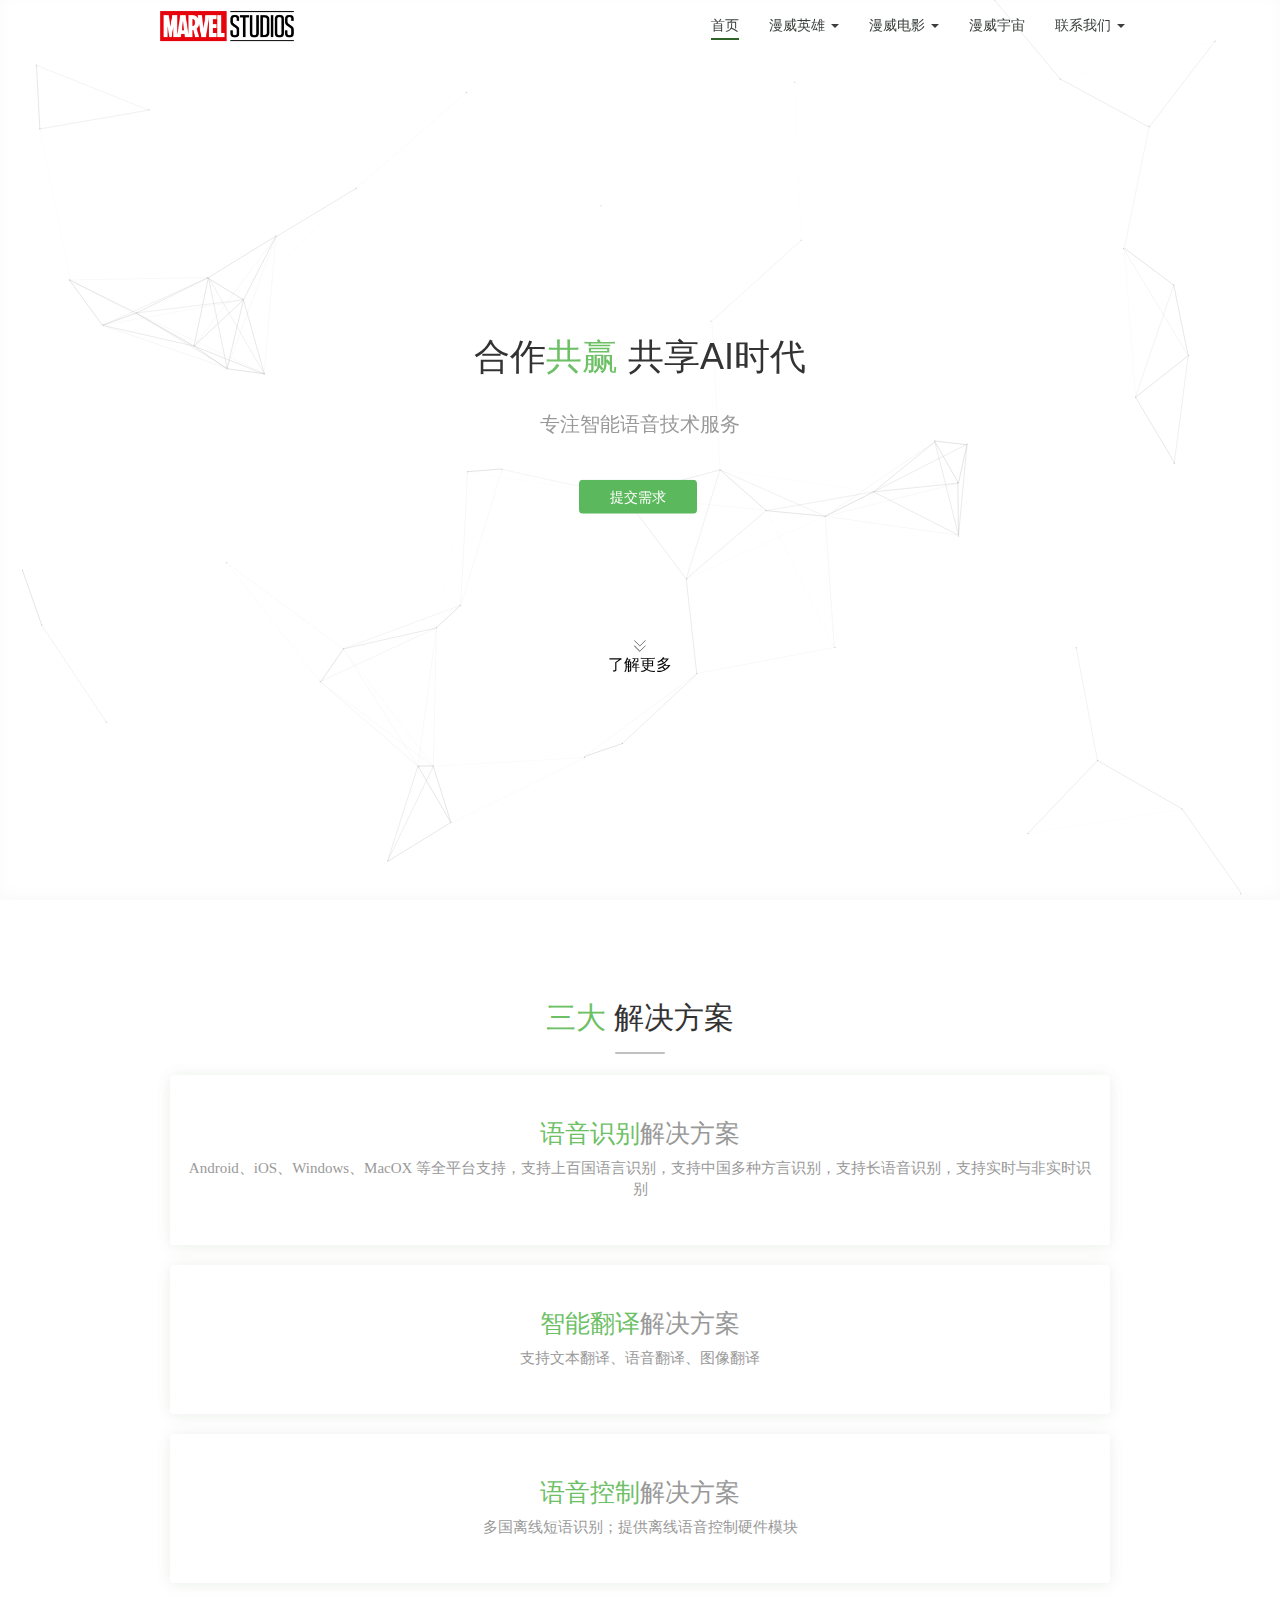
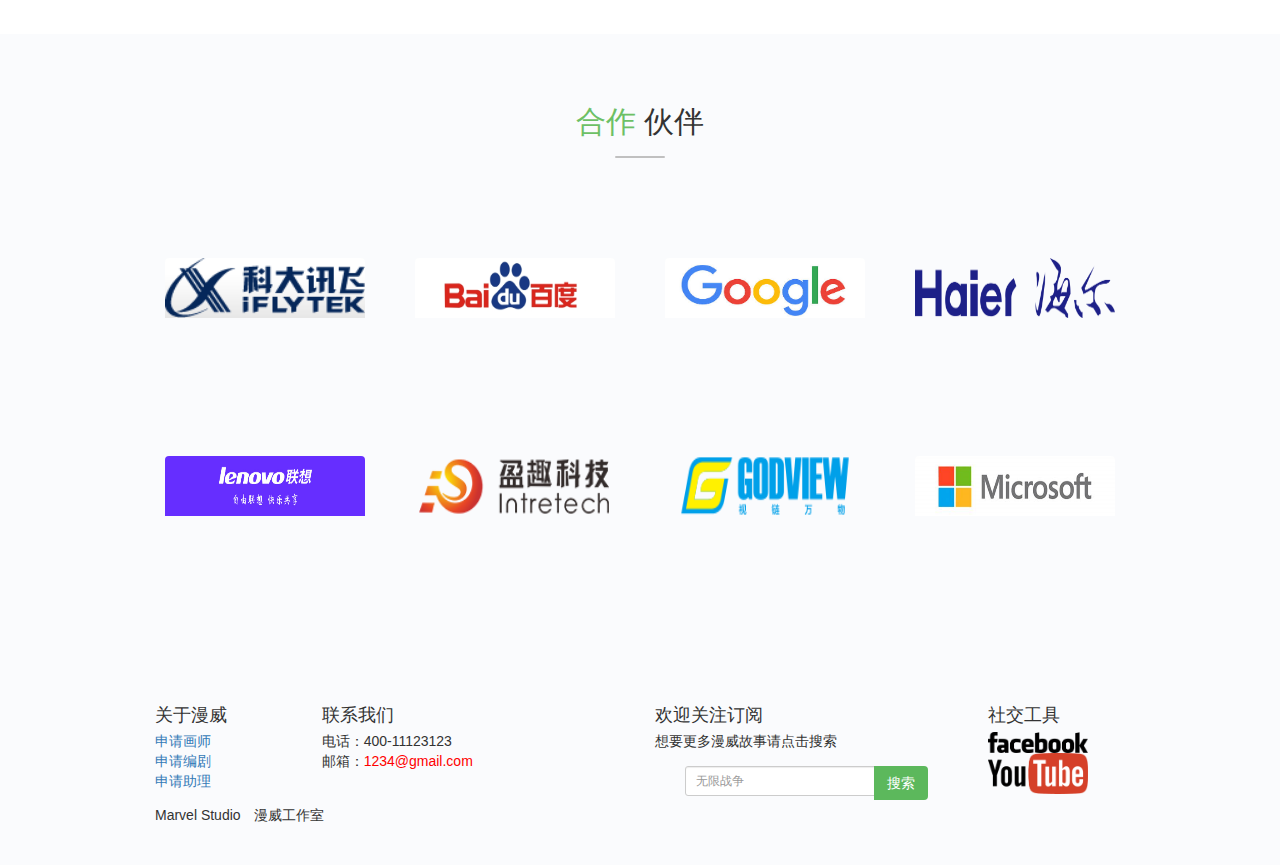
==== 项目三/index.html @ daa42b68 "2018/7/24" ====
<!DOCTYPE html>
<html>
<head>
    <meta charset="utf-8" />
    <meta http-equiv="X-UA-Compatible" content="IE=edge">
    <title>Marvel Studio</title>
    <meta name="viewport" content="width=device-width, initial-scale=1">
    <link rel="shortcut icon" href="img/logo2.png">
    <!--BOOTSTRAP-->
    <link rel="stylesheet" href="css/bootstrap.min.css"/>
    <!--ANIMATE-->
    <link rel="stylesheet" href="css/animate.css" />
    <!--HEADER-->
    <link rel="stylesheet" href="css/header.css"/>
    <!--MARVEL-->
    <link rel="stylesheet" href="css/marvel1.css"/>
    <!--MARVEL-->
    <link rel="stylesheet" href="css/marvel2.css"/>
    <!--FOOTER-->
    <link rel="stylesheet" href="css/footer.css"/>
    <!--IconFont-->
    <link rel="stylesheet" href="css/iconfont.css"/>
    
<body>
    <!--Start header-->
    <header class="header header-fixed header-prequel">
        <nav class="navbar navbar-default">
            <div class="container">
                <div class="navbar-header">
                        <button type="button" class="navbar-toggle collapsed" data-toggle="collapse" data-target="#navbar-collapse" aria-expanded="false">
                                <span class="sr-only">Toggle navigation</span>
                                <span class="icon-bar"></span>
                                <span class="icon-bar"></span>
                                <span class="icon-bar"></span>
                        </button>
                        <a class="navbar-brand navbar-brand-appex" href="index.html">
                            <img class="logo-header-min" src="img/logo1.png" >
                        </a>
                </div>
                <div class="collapse navbar-collapse" id="navbar-collapse">
                        <ul class="nav navbar-nav navbar-right">
                            <li class="active"><a href="index.html"><span></span>首页 <span class="sr-only">(current)</span></a></li>
                            <li class="dropdown" >
                                    <a href="#" class="dropdown-toggle" data-toggle="dropdown">
                                    <span></span>
                                    漫威英雄
                                    <b class="caret"></b>
                                    </a>
                                    <ul class="dropdown-menu">
                                        <li><a href="#"><strong>地球复仇者</strong></a></li>
                                        <li><a href="#">钢铁侠 IRON MAN</a></li>
                                        <li><a href="#">美国队长 CAPTION AMERICAN</a></li>
                                        <li><a href="#">雷神 THOR</a></li>
                                        <li class="divider"></li>
                                        <li><a href="#"><strong>银河护卫队</strong></a></li>
                                        <li><a href="#">星爵 STAR LORD</a></li>
                                        <li><a href="#">卡魔拉 Gamora</a></li>
                                        <li><a href="#">火箭 rocket</a></li>
                
                                    </ul>
                            </li>
                            <li class="dropdown" >
                                    <a href="#" class="dropdown-toggle" data-toggle="dropdown"><span></span>
                                    漫威电影
                                    <b class="caret"></b>
                                    </a>
                                    <ul class="dropdown-menu">
                                        <li><a href="#"><strong>第一计划</strong></a></li>
                                        <li><a href="#">钢铁侠1</a></li>
                                        <li><a href="#">美国队长1</a></li>
                                        <li><a href="#">雷神1</a></li>
                                        <li><a href="#">无敌浩克</a></li>
                                        <li><a href="#">钢铁侠2</a></li>
                                        <li><a href="#">复仇者联盟</a></li>
                                        <li class="divider"></li>
                                        <li><a href="#"><strong>第二计划</strong></a></li>
                                        <li><a href="#">美国队长2</a></li>
                                        <li><a href="#">雷神2</a></li>
                                        <li><a href="#">银河护卫队</a></li>
                                        <li><a href="#">复仇者联盟2</a></li>
                
                                    </ul>
                            </li>
                            <li><a href="#"><span></span>漫威宇宙</a></li>
                            <li class="dropdown">
                                    <a href="#" class="dropdown-toggle" data-toggle="dropdown"><span></span>
                                        联系我们
                                        <b class="caret"></b>
                                    </a>
                                    <ul class="dropdown-menu">
                                        <li><a href="#">联系电话</a></li>
                                        <li><a href="#">微信</a></li>
                                        <li><a href="#">邮箱</a></li>
                                        <li class="divider"></li>
                                        <li><a href="#">更多有趣故事</a></li>
                                        <li class="divider"></li>
                                        <li><a herf="#">QQ群1234567</a></li>
                                    </ul>
                            </li>
                        </ul>
                </div>
            </div>
        </nav>
    </header>
    <!--End header-->
    
    <!--Start SECTION ONE-->
    <section>
      <div class="marvel-section">
            <canvas class="canvas-particle" id="cas"></canvas>
        <div class="container text-center">
            <h1>合作<span class="ml">共赢</span> 
                共享AI时代
            </h1>
            <h3>专注智能语音技术服务
            </h3>
            <div class="btn-two">
                <ul class="list-inline">
                  <li>
                      <!--按钮是绿色的-->
                      <a class="btn btn-longer btn-success" target="_blank">
                          提交需求
                      </a>
                  </li>
                  
                </ul>
            </div>
            <h2>
              <a href="#marvelone" id="marvel1" class="linkNext anchor" style="text-decoration: none">
                    <i class="iconfont icon-jiantou">
                    <br>了解更多</br></i>
              </a>
            </h2>
        </div>
      </div>
    </section>
    <!--End SECTION ONE-->
    <!--Next SECTION-->
    <section id="marvelone">
        <div class="panel panel-base">
          <div class="container">
            <div class="panel-heading">
                <h2><span class="ml">三大</span>
                    <span>解决方案</span></h2>
            </div>    
                    <div class="card w-75">
                            <div class="card-body">
                              <h5 class="card-title"><span class="ml">语音识别</span>解决方案</h5>
                              <p class="card-text">Android、iOS、Windows、MacOX 等全平台支持，支持上百国语言识别，支持中国多种方言识别，支持长语音识别，支持实时与非实时识别</p>
                            </div>
                    </div>
                    <div class="card w-75">
                            <div class="card-body">
                              <h5 class="card-title"><span class="ml">智能翻译</span>解决方案</h5>
                              <p class="card-text">支持文本翻译、语音翻译、图像翻译</p>
                            </div>
                    </div>
                    <div class="card w-75">
                            <div class="card-body">
                              <h5 class="card-title"><span class="ml">语音控制</span>解决方案</h5>
                              <p class="card-text">多国离线短语识别；提供离线语音控制硬件模块</p>
                    </div>
                </div>
          </div>
        </div>
        <div class="panel panel-light">
           <div class="container">
            <div class="panel-heading">
                <h2>
                    <span id="marvelthree1" class="ml">
                    合作
                    </span>伙伴
                </h2>
            </div>
            <div class="panel-body">
                <div class="row">
                    <div class="col-md-3 col-sm-6">
                        <div class="card card-flat card-advantage">
                            <figure class="card-icon-img">
                                <a href="http://www.iflytek.com/" target="_blank">
                                <img src="img/logokeda.png"></a>
                            </figure>
                        </div>
                    </div>
                    <div class="col-md-3 col-sm-6">
                        <div class="card card-flat card-advantage">
                            <figure class="card-icon-img">
                                <a href="http://www.baidu.com/" target="_blank">
                                <img src="img/logobaidu.png"></a>
                            </figure>
                        </div>
                    </div>
                    <div class="col-md-3 col-sm-6">
                        <div class="card card-flat card-advantage">
                            <figure class="card-icon-img">
                                <a href="http://www.google.com" target="_blank">
                                <img src="img/logogoogle.png"></a>
                            </figure>
                             </div>
                    </div>
                    <div class="col-md-3 col-sm-6">
                        <div class="card card-flat card-advantage">
                            <figure class="card-icon-img">
                                <a href="http://http://www.haier.com/cn/" target="_blank">
                                <img src="img/logohaier.png"></a>
                            </figure>
                            </div>
                    </div>
                </div>
                <div class="row">
                    <div class="col-md-3 col-sm-6">
                        <div class="card card-flat card-advantage">
                            <figure class="card-icon-img">
                                <a href="http://http://www.lenovo.com.cn/" target="_blank">
                                <img src="img/logoLenovo.png" ></a>
                            </figure>
                        </div>
                    </div>
                    <div class="col-md-3 col-sm-6">
                        <div class="card card-flat card-advantage">
                            <figure class="card-icon-img">
                                <a href="http://www.intretech.com/" target="_blank">
                                <img src="img/logoyingqu.png"></a>
                            </figure>
                        </div>
                    </div>
                    <div class="col-md-3 col-sm-6">
                        <div class="card card-flat card-advantage">
                            <figure class="card-icon-img">
                                <a herf="http://www.godview.cc/introduction.html" target="_blank">
                                <img src="img/logogodview.png"></a>
                            </figure>
                             </div>
                    </div>
                    <div class="col-md-3 col-sm-6">
                        <div class="card card-flat card-advantage">
                            <figure class="card-icon-img">
                                <a href="https://www.microsoft.com/zh-cn" target="_blank">
                                <img src="img/logomiro.png"></a>
                            </figure>
                            </div>
                    </div>
                </div>
            </div>
           </div>
        </div>
        <!--
        <div class="panel panel-base">
            <div class="container">
                    <div class="panel-heading">
                            <h2>
                                <span id="marvelthree1" class="marvelthree">
                                 MARVEL 
                                </span>
                                <span class="marvelthree1">STUDIO
                                漫威时间轴</span>
                            </h2>
                        </div>
                <div class="timeline">
                    <aside class="time-card">
                        <time class="pubdate">
                            <br>
                            1939年-1961年
                        </time>
                        <div class="bubble">
                            <h5 class="h52">漫威建立</h5>
                            <p class="p21">Marvel公司的历史可以追溯到1939年。当时公司名为时代漫画（Timely Comics）。1951年更名为亚特拉斯漫画（Atlas Comics），而在1961年正式更名为Marvel Comics，并确定了正式的标记</p>
                        </div>
                    </aside>
                    <aside class="time-card">
                            <time class="pubdate">
                                <br>
                                1941年-至今
                            </time>
                            <div class="bubble">
                                <h5 class="h52">漫威灵魂人物——斯坦·李</h5>
                                <p class="p21">同样在1941年，古德曼妻子的表弟，16岁的斯坦利·莱伯（Stanley Lieber）加入了漫威。但同他的本名相比，他的笔名更加知名——斯坦·李（Stan Lee）。作为编辑和主要作者，他不仅创造了80%的漫威知名角色，也伴随漫威公司历经了六十多年的沧桑。可以说，是斯坦·李真正创造了漫威的奇迹，他也因此被称为美国漫画界的龙头老大。</p>
                            </div>
                    </aside>
                    <aside class="time-card">
                        <time class="pubdate">
                            <br>
                            1964年-至今
                        </time>
                        <div class="bubble">
                            <h5 class="h52">复仇者联盟诞生</h5>
                            <p class="p21">1964年，斯坦·李和杰克·科比树立起了漫威历史上的又一个里程碑——他们创造了漫威的全明星阵容：复仇者联盟。到1985年，它的人数变得极其庞大，就算除去非活跃成员，也难以容纳在一本书的篇幅里。因此鹰眼在洛杉矶另建了分部——“西海岸复仇者”，这一分部一直持续到1994年。纽约总部则2018年仍在继续运行中。</p>
                        </div>
                    </aside>
                    <aside class="time-card">
                        <time class="pubdate">
                            <br>
                            2008年-2022年</br>
                        </time>
                        <div class="bubble">
                            <h5 class="h52">电影宇宙的开始</h5>
                            <p class="p21">随着21世纪的到来，依靠飞速发展的计算机技术，在电影中真实的表现超级英雄终于成为可能——漫画改编的时机总算成熟了。不想再为他人做嫁衣的漫威开始了自制超级英雄大片的道路，雄心勃勃的推出了漫威电影宇宙计划：2008年起，依次将钢铁侠、绿巨人浩克、雷神托尔、美国队长等超级英雄搬上大荧幕，随后通过《复仇者联盟》将他们集结起来</p>
                        </div>
                    </aside>
                </div>
            </div>
        </div>
    </section>-->
    <!--End Next SECTION-->
    <section>
        
    </section>
    <!--Start FOOTER-->
    <footer class="footer" id="footer">
        <div class="container">
            <div class="row">
            <div class="col-md-2">
                <div class="widget">
                    <h4>关于漫威</h4>
                    <ul class="list-unstyled">
                        <li><a href="#">申请画师</a></li>
                        <li><a href="#">申请编剧</a></li>
                        <li><a href="#">申请助理</a></li>
                    </ul>
                </div>
            </div>
            <div class="col-md-4">
                <div class="widget">
                    <h4>联系我们</h4>
                    <ul class="list-unstyled">
                        <li>电话：400-11123123</li>
                        <li>邮箱：<span class="marvelthree2">1234@gmail.com</span></li>
                    </ul>
                </div>
            </div>
            <div class="col-md-4">
                <div class="widget">
                    <h4>欢迎关注订阅</h4>
                    <ul class="list-unstyled">
                        <li>想要更多漫威故事请点击搜索</li>
                        <li>
                          <div class="input-group form-group-rss">
                              <input id="sendemail" name="sendemail" type="email" class="form-control input-sm" placeholder="无限战争">
                                <span class="input-group-btn">
                                    <button type="submit" class="btn btn-sm btn-success">
                                        搜索
                                    </button>
                                </span>
                          </div> 
                        </li>
                    </ul>
                </div>
            </div>
            <div class="col-md-2">
                <div class="widget">
                    <h4>社交工具</h4>
                    <ul class="list-unstyled">
                        <li><img src="img/facebook.png" style="width:100px"></li>
                        <li><img src="img/Youtube.png" style="width:100px"></li>
                    </ul>
                </div>
            </div>
            </div>
            <div class="row">
                <div class="col-md-6">
                    <ul class="list-inline">
                        <li>Marvel Studio</li>
                        <li>漫威工作室</li>
                    </ul>
                </div>
            </div>
        </div>
    </footer>
    <!--END FOOTER-->
    <!--JQUERY-->
    <!--注意导入的顺序-->
    <script type="text/javascript" src="script/jquery-1.11.3.min.js"></script>
    <script type="text/javascript" src="script/jquery.validate.min.js"></script>
    <!--BOOTSTRAP-->
    <script type="text/javascript" src="script/bootstrap.min.js"></script>
    <script src="script/rellax.min.js"></script>
    <script type="text/javascript" src="script/marvel.js"></script>
    <script type="text/javascript" src="script/canvas.js"></script>
</body>
</html>
---- 项目三/css/header.css ----
.header.header-specter {
    background-color: white;
    box-shadow: 0 1px 5px rgba(0, 0, 0, 0.075);
    height: 60px;
}
.header.header-fixed{
    position: fixed;
    top:0;
    right:0;
    left:0;
}
.header{
    position: relative;
    z-index: 9;
    transition: all 0.5s ease-in-out 0s;
}
.header.header-specter .navbar {
    margin-top: 0;
}
.navbar.navbar-default{
    background-color:transparent;
}
.navbar.navbar-default .navbar-nav > li.active > a {
    background-color: transparent !important; }
.navbar{
    margin-bottom: inherit;
    border-radius: inherit;
    border: none;
    -webkit-transition: all 0.5s ease-in-out 0s;
    -moz-transition: all 0.5s ease-in-out 0s;
    -o-transition: all 0.5s ease-in-out 0s;
    transition: all 0.5s ease-in-out 0s;
}
.header .navbar .navbar-collapse {
    background-color: white;
    text-align: center;
}
.navbar-default.navbar-collapse, .navbar-default.navbar-form {
    border-color: #e7e7e7;
}
.navbar.navbar-default .navbar-nav > li.active > a {
    background-color: transparent !important;
}
.container-fluid>.navbar-collapse, .container-fluid>.navbar-header, .container>.navbar-collapse, .container>.navbar-header {
    margin-right: -15px;
    margin-left: -15px;
}
.navbar-collapse {
    padding-right: 15px;
    padding-left: 15px;
    overflow-x: visible;
    -webkit-overflow-scrolling: touch;
    -webkit-box-shadow: inset 0 1px 0 rgba(255,255,255,.1);
    box-shadow: inset 0 1px 0 rgba(255,255,255,.1);
}
.collapse {
    display: none;
}
.container>.navbar-header {
    margin-right: -15px;
    margin-left: -15px;
}

.container{
    padding-left:15px;
    padding-right: 15px;
    margin-right: auto;
    margin-left: auto;
}
.navbar-brand>img {
    display: block;
}
.header.header-specter .navbar-brand{
    padding:11px 15px;
    margin-top:0;
}
.navbar-brand>img {
    float: left;
    height: 40px;
    font-size: 18px;
    line-height: 20px;
}
/*
.nav a span{
    margin:auto;
	display:inline-block;
	position:absolute;
	bottom:5px;
	left:0;
	right:0;
	width:0px;
	height:2px;
	background:#ff0000;
	transition:.5s;
    border-radius:50px;
    overflow: hidden;
}
.nav a:hover span{
    width:100%;
	left:0;
}*/
.navbar {
    margin-bottom: inherit;
    border-radius: inherit;
    border: none;
    -webkit-transition: all 0.5s ease-in-out 0s;
    -moz-transition: all 0.5s ease-in-out 0s;
    -o-transition: all 0.5s ease-in-out 0s;
    transition: all 0.5s ease-in-out 0s; }
    .navbar.navbar-default {
      background-color: transparent; }
      .navbar.navbar-default .navbar-nav > li {
        padding: 7px 15px; }
        @media (min-width: 768px) {
          .navbar.navbar-default .navbar-nav > li:last-child {
            padding-right: inherit; } }
        .navbar.navbar-default .navbar-nav > li > a {
          position: relative;
          padding: 7px 0;
          color: #3a3f3b !important; }
          .navbar.navbar-default .navbar-nav > li > a::before {
            content: "";
            position: absolute;
            bottom: 2px;
            left: 0;
            height: 1px;
            width: 100%;
            background-color: #2e6329;
            transform: scale(0); }
          .navbar.navbar-default .navbar-nav > li > a:hover::before {
            transform: scale(1);
            transition: all 0.5s ease-in-out 0s; }
        .navbar.navbar-default .navbar-nav > li.active > a {
          background-color: transparent !important; }
          .navbar.navbar-default .navbar-nav > li.active > a::before {
            height: 2px;
            transform: scale(1); }
.navbar-brand-appex{
    padding: 7px 15px;
}        
img {
    vertical-align: middle;
}
img {
    border: 0;
}
#img1.logo-marvel{
    padding-bottom:5px; 
    padding-top: -5px;
}
.header {
    position: relative;
    z-index: 9;
    transition: all 0.5s ease-in-out 0s; }
    .header .navbar .navbar-collapse {
      background-color: white;
      text-align: center; }
    @media (min-width: 768px) {
        .header .navbar .navbar-collapse {
         /* 这一行代码很重要！*/
          background-color: inherit;
          text-align: inherit; }
         }
    .header.header-fixed {
      position: fixed;
      top: 0;
      right: 0;
      left: 0; }
    .header.header-translucent {
      background-color: rgba(255, 255, 255, 0.5); }
    .header.header-specter .navbar {
      margin-top: 0; }
/*当界面缩小的时候会看到相应的效果*/
.navbar-default .navbar-toggle {
        border-color: #ddd;
    }
.navbar-toggle {
        position: relative;
        float: right;
        padding: 9px 10px;
        margin-top: 8px;
        margin-right: 15px;
        margin-bottom: 8px;
        background-color: transparent;
        background-image: none;
        border: 1px solid transparent;
        border-radius: 4px;
    }    
@media (min-width: 768px)
{
    .navbar {
        border-radius: 4px;
    }
    .navbar.navbar-default{
        position: relative;
        min-height: 50px;
        margin-bottom: 20px;
        border: 1px solid transparent;
        background-color:transparent;
    }
    .navbar-toggle {
        display: none;
    }
}
@media (min-width: 768px) {
    .navbar-brand-appex {
      margin-top: -2px;
     } }
---- 项目三/css/marvel1.css ----
.marvel-section{
    position: relative;
    height: 100vh;
    min-height: 100vh;
    overflow: hidden;
    background-color:white;
    box-shadow: inset 0 -5px 15px rgba(0, 0, 0, 0.025);
    padding-top: 30px;
    padding-bottom: 30px;
    margin-bottom: 30px;
    color: inherit;
}
.marvel-section .container{
    position: absolute;
      z-index: 1;
      width: 100%;
      top: 50%;
      transform: translateY(-50%);
}
.text-center{
    text-align: center;
}
.marvel-section .canvas-particle {
    position: absolute;
    top: 0;
    right: 0;
    bottom: 0;
    left: 0;
    z-index: 0;
    opacity: .3;
    display: none;
}
canvas{
    display: inline-block;
    vertical-align: baseline; 
}
.marvel-section h1{
    margin-top: 50px;
    font-size: 26px;
    margin-bottom:36px;
    padding-top:20px;
}
.ml{
  color:#6dc065;
}
.marvel-section h3{
    font-size:17px;
    color: #999999;
}
.btn {
    position: relative;
    z-index: 1;
    overflow: hidden;
    text-shadow: none;
}
.btn {
    display: inline-block;
    padding: 6px 12px;
    margin-bottom: 0;
    font-size: 14px;
    font-weight: 400;
    line-height: 1.42857143;
    text-align: center;
    white-space: nowrap;
    vertical-align: middle;
    -ms-touch-action: manipulation;
    touch-action: manipulation;
    cursor: pointer;
    -webkit-user-select: none;
    -moz-user-select: none;
    -ms-user-select: none;
    user-select: none;
    background-image: none;
    border: 1px solid transparent;
    border-radius: 4px;
}
.btn-two{
    margin-top:50px;
}
.btn-two > .list-inline {
    margin-bottom: inherit;
}
.card{
    margin-top:10px;
    margin-bottom: 10px; 
    padding-top:10px;
    padding-bottom: 10px;
}
.card .card-body>h5{
    text-align: center;
    font-size: 20px;
    font-family: Cambria, Cochin, Georgia, Times, 'Times New Roman', serif;
}
.card .card-body>p{
    text-align: center;
    font-size: 10px;
    font-family: Cambria, Cochin, Georgia, Times, 'Times New Roman', serif;
}
.list-inline {
    padding-left: 0;
    margin-left: -5px;
    list-style: none;
}

.list-inline>li {
    display: inline-block;
    padding-right: 5px;
    padding-left: 5px;
}
.btn-primary {
    background-color: #6dc065;
    border-color: #6dc065;
    color: white;
}
.btn-primary::after {
    background-color: #5cb953;
}
.btn-longer {
    padding-right: 20px;
    padding-left: 20px;
}
.btn::after {
    content: "";
    position: absolute;
    top: 0;
    bottom: 0;
    width: 0;
    z-index: -1;
    left: -50%;
    opacity: 0;
    transform: skew(45deg) scale(1.1);
    -webkit-transition: all 0.5s ease-in-out 0s;
    -moz-transition: all 0.5s ease-in-out 0s;
    -o-transition: all 0.5s ease-in-out 0s;
    transition: all 0.5s ease-in-out 0s;
}
.marvel-section h2{
    margin-top:120px;
}
.logo-marvel2{
    position: absolute;
    transform: translateX(-50%);
    bottom: 50px;
    left: 50%;
    display:none;
}
.linkNext
{
    position: absolute;
    z-index: 2;
    bottom: -40px;
    text-align: center;
    left: 50%;
    transform: translateX(-50%);
    display: none;
    font-size:16px;
    color:#000000;
}
.marvel1{
    display: inline-block;
}
/*@media*/
@media(min-width:768px){
    .card{
        margin-top:20px;
        margin-bottom: 20px; 
        padding-top:20px;
        padding-bottom: 20px;
    }
    .card .card-body>h5{
        font-size: 25px;
        font-family: Cambria, Cochin, Georgia, Times, 'Times New Roman', serif;
    }
    .card .card-body>p{
        font-size: 15px;
        font-family: Cambria, Cochin, Georgia, Times, 'Times New Roman', serif;
    }
    .marvel-section h1{
        font-size:36px;
    }
    .marvel-section h3{
        font-size:20px;
    }
    .btn-longer {
        padding-right: 30px;
        padding-left: 30px;
    }
    .linkNext{
        font-size:15px;
        display: inline-block;
    }
   .container {
        width: 750px;
    }
    .logo-marvel2{
        display:inline-block;
    }
    .marvel-section .canvas-particle {
        display: block;
    }
}
---- 项目三/css/marvel2.css ----
.panel-base
{
    background-color:white;
}
.panel{
    padding:30px 0;
    margin-bottom:inherit;
    border-radius: inherit;
    box-shadow: none;
}
.panel .panel-heading{
    border-radius: inherit;
    box-shadow: none;
    position: relative;
    margin-bottom: 20px;
    text-align: center;
}
.panel-heading{
    padding: 10px 15px;
    margin-top:10px;
    border-bottom: 1px solid transparent;
    border-top-left-radius: 3px;
    border-top-right-radius: 3px;
    font-family: 'Franklin Gothic Medium', 'Arial Narrow', Arial, sans-serif;
}
.panel .panel-heading::after {
    content: "";
    position:absolute;
    bottom: 0;
    width: 50px;
    height: 2px;
    border-radius: 2px;
    background-color: #c0c0c0;
    left: 50%;
    transform: translateX(-50%);
}
.panel .panel-body {
    position: relative;
    padding: 15px 0;
   }
.panel-body {
    padding: 15px;
    border: 1px;
}
.panel-light {
    background-color: #fafbfd;
}
.marvelthree{
    color:red;
    font-size:15px;
}
.marvelthree1{
    color:black;
    font-size:15px;
}
.part1{
    color:#999999;
    font-size:12px;
    margin:26px auto;
}
.row {
    margin-right: -30px;
    margin-left: -30px;
}
.col-lg-1, .col-lg-10, .col-lg-11, .col-lg-12, .col-lg-2, .col-lg-3, .col-lg-4, .col-lg-5, .col-lg-6, .col-lg-7, .col-lg-8, .col-lg-9, .col-md-1, .col-md-10, .col-md-11, .col-md-12, .col-md-2, .col-md-3, .col-md-4, .col-md-5, .col-md-6, .col-md-7, .col-md-8, .col-md-9, .col-sm-1, .col-sm-10, .col-sm-11, .col-sm-12, .col-sm-2, .col-sm-3, .col-sm-4, .col-sm-5, .col-sm-6, .col-sm-7, .col-sm-8, .col-sm-9, .col-xs-1, .col-xs-10, .col-xs-11, .col-xs-12, .col-xs-2, .col-xs-3, .col-xs-4, .col-xs-5, .col-xs-6, .col-xs-7, .col-xs-8, .col-xs-9 {
    position: relative;
    min-height: 1px;
    padding-right: 15px;
    padding-left: 15px;
}
.card.card-flat {
    box-shadow: none;
}
.card-advantage, .card-partner, .card-element, .card-branch, .card-scenario {
    text-align: center;
}
.card {
    position: relative;
    border-radius: 4px;
    box-shadow: 0 1px 15px 0 rgba(46, 99, 41, 0.1);
    text-align: left;
}
.card-icon-img{
    text-align: center;
}
.card-advantage > .card-icon-img {
    padding-top: 10px;
    padding-bottom: 20px;
    margin-left:-15px;
    margin-right:-15px;
}
.card-advantage > .card-icon-img > a > img {
    max-width: 200px;
    height: 60px;
}

.card > figure img, .card > img {
    width: 100%;
    border-top-right-radius: 4px;
    border-top-left-radius: 4px;
    -webkit-transition: all 0.5s ease-in-out 0s;
    -moz-transition: all 0.5s ease-in-out 0s;
    -o-transition: all 0.5s ease-in-out 0s;
    transition: all 0.5s ease-in-out 0s;
}
.card > figure {
    position: relative;
    overflow: hidden;
    border-top-right-radius: 4px;
    border-top-left-radius: 4px;
}
.card > .card-body {
    position: relative;
    padding: 15px;
    color: #999999;
}
.card > .card-body > h4 {
    margin-bottom: 15px;
    color: #3a3f3b;
}
.card-body h4{
    text-align: center;
}
.h4, h4 {
    font-size: 18px;
}
.h4, .h5, .h6, h4, h5, h6 {
    margin-top: 10px;
    margin-bottom: 10px;
}
.h1, .h2, .h3, .h4, .h5, .h6, h1, h2, h3, h4, h5, h6 {
    font-family: inherit;
    font-weight: 500;
    line-height: 1.1;
    color: inherit;
}
.part2{
    text-align: center;
}
figure {
    margin: 0;
}
figure {
    margin: 1em 40px;
}
figure {
    display: block;
    -webkit-margin-before: 1em;
    -webkit-margin-after: 1em;
    -webkit-margin-start: 40px;
    -webkit-margin-end: 40px;
}
img{
    vertical-align: middle;
}
img{
    border:0;
}
.img-responsive{
    display: block;
    max-width: 100%;
    height: auto;
}
.timeline {
    position: relative;
    padding: 30px 0;
    margin-bottom: 15px;
}
.timeline > .time-card:nth-child(odd) {
    padding-right: 15px;
}
.timeline > .time-card {
    position: relative;
    padding: 0 0 0 15px;
    margin-bottom: 15px;
}
.timeline > .time-card > .bubble {
    position: relative;
    padding: 7px;
}
.timeline::before {
    content: "";
    position: absolute;
    z-index: 0;
    top: 0;
    bottom: 0;
    width: 1px;
    background-color: #ededed;
}
.h52{
    color:#000000;
}
.timeline > .time-card:nth-child(odd)::before {
    background-color: #dd8a8a;
    box-shadow: 0 0 0 5px rgba(221, 164, 138, 0.25);
}
.timeline > .time-card:nth-child(even)::before {
    background-color: #1a93da;
    box-shadow: 0 0 0 5px rgba(169, 193, 194, 0.25);
}

.timeline > .time-card::before {
    content: "";
    position: absolute;
    left: -5px;
    top: 5px;
    display: inline-block;
    width: 10px;
    height: 10px;
    border-radius: 50%;
    transition: all 0.5s ease-in-out 0s;
}
.p21{
    color:#777;
}
@media (min-width: 992px)
{
    .container {
        width: 970px;
    }
    .col-md-3 {
        width: 25%;
    }
    .col-md-1, .col-md-10, .col-md-11, .col-md-12, .col-md-2, .col-md-3, .col-md-4, .col-md-5, .col-md-6, .col-md-7, .col-md-8, .col-md-9 {
        float: left;
    }
}
@media(min-width:768px){
    .part1{
        font-size:18px;
    }
    .marvelthree{
        font-size:28px;
    }
    .marvelthree1{
        font-size:28px;
    }
    .timeline {
        position: relative;
        padding: 30px 0;
        margin-bottom: 15px;
    }
    .timeline > .time-card {
        position: relative;
        padding: 0 15px;
        margin-bottom: 15px;
    }
    .timeline > .time-card::before {
        content: "";
        position: absolute;
        left: auto;
        top: 15px;
        display: inline-block;
        width: 10px;
        height: 10px;
        border-radius: 50%;
        transition: all 0.5s ease-in-out 0s;
    }
    .timeline > .time-card:nth-child(odd) {
        margin-right: 50%;
        padding-right: 15px;
        text-align: right;
    }
    .timeline > .time-card:nth-child(odd) > .pubdate {
        right: -45px;
        text-align: left;
        transform: translateX(72px);
    }
    .timeline > .time-card:nth-child(odd)::before {
        right: 0;
        margin-right: -5px;
        background-color: #dd8a8a;
        box-shadow: 0 0 0 5px rgba(221, 164, 138, 0.25);
    }
    .timeline > .time-card:nth-child(even) {
        margin-left: 50%;
        padding-left: 15px;
    }
    .timeline > .time-card:nth-child(even) > .pubdate {
        left: -45px;
        text-align: right;
        transform: translateX(-72px);
    }
    .timeline > .time-card:nth-child(even)::before {
        left: 0;
        margin-left: -5px;
        background-color: #1a93da;
        box-shadow: 0 0 0 5px rgba(169, 193, 194, 0.25);
    }
    .timeline > .time-card > .pubdate {
        position: absolute;
        top: 7px;
        width: 100px;
        line-height: 1;
        font-size: 1.2em;
        color: #999999;
    }
    .timeline > .time-card > .pubdate {
        line-height: 1;
        font-size: 1em;
        color: #999999;
    }
    .timeline > .time-card > .bubble {
        position: relative;
        padding: 7px;
    }
    .timeline::before {
        content: "";
        position: absolute;
        z-index: 0;
        top: 0;
        bottom: 0;
        width: 1px;
        background-color: #ededed;
        left: 50%;
        transform: translateX(-50%);
    }
}
---- 项目三/css/footer.css ----
.footer {
    background-color: #fafbfd;
    padding: 60px 0 30px;
    text-align: center;
}
li {
    display: list-item;
    text-align: -webkit-match-parent;
}
.list-unstyled {
    padding-left: 0;
    list-style: none;
}
.marvelthree2{
    color:red;
}
.form-group-rss {
    padding-top: 15px;
    width: 80%;
    margin-right: auto;
    margin-left: auto;
}

.input-group {
    position: relative;
    display: table;
    border-collapse: separate;
}
.input-group-btn {
    position: relative;
    font-size: 0;
    white-space: nowrap;
}
.input-group-addon, .input-group-btn {
    width: 1%;
    white-space: nowrap;
    vertical-align: middle;
}
.input-group .form-control, .input-group-addon, .input-group-btn {
    display: table-cell;
}
.input-group .form-control {
    position: relative;
    z-index: 2;
    float: left;
    width: 100%;
    margin-bottom: 0;
}
.input-group .form-control:first-child, .input-group-addon:first-child, .input-group-btn:first-child>.btn, .input-group-btn:first-child>.btn-group>.btn, .input-group-btn:first-child>.dropdown-toggle, .input-group-btn:last-child>.btn-group:not(:last-child)>.btn, .input-group-btn:last-child>.btn:not(:last-child):not(.dropdown-toggle) {
    border-top-right-radius: 0;
    border-bottom-right-radius: 0;
}
.input-sm {
    height: 30px;
    padding: 5px 10px;
    font-size: 12px;
    line-height: 1.5;
    border-radius: 3px;
}
.list-inline {
    padding-left: 0;
    margin-left: -5px;
    list-style: none;
}
@media (min-width: 992px)
{
    .col-md-2 {
        width: 16.66666667%;
    }
    .col-md-4 {
        width: 33.33333333%;
    }
}
@media (min-width: 992px)
{
    .col-md-1, .col-md-10, .col-md-11, .col-md-12, .col-md-2, .col-md-3, .col-md-4, .col-md-5, .col-md-6, .col-md-7, .col-md-8, .col-md-9 {
        float: left;
    }
}
@media (min-width: 768px)
{
    .footer {
        text-align: inherit;
    }
}
---- 项目三/css/iconfont.css ----
@font-face {font-family: "iconfont";
  src: url('iconfont.eot?t=1531920518868'); /* IE9*/
  src: url('iconfont.eot?t=1531920518868#iefix') format('embedded-opentype'), /* IE6-IE8 */
  url('[data-uri]') format('woff'),
  url('iconfont.ttf?t=1531920518868') format('truetype'), /* chrome, firefox, opera, Safari, Android, iOS 4.2+*/
  url('iconfont.svg?t=1531920518868#iconfont') format('svg'); /* iOS 4.1- */
}

.iconfont {
  font-family:"iconfont" !important;
  font-size:16px;
  font-style:normal;
  -webkit-font-smoothing: antialiased;
  -moz-osx-font-smoothing: grayscale;
}

.icon-jiantou:before { content: "\e6ce"; }
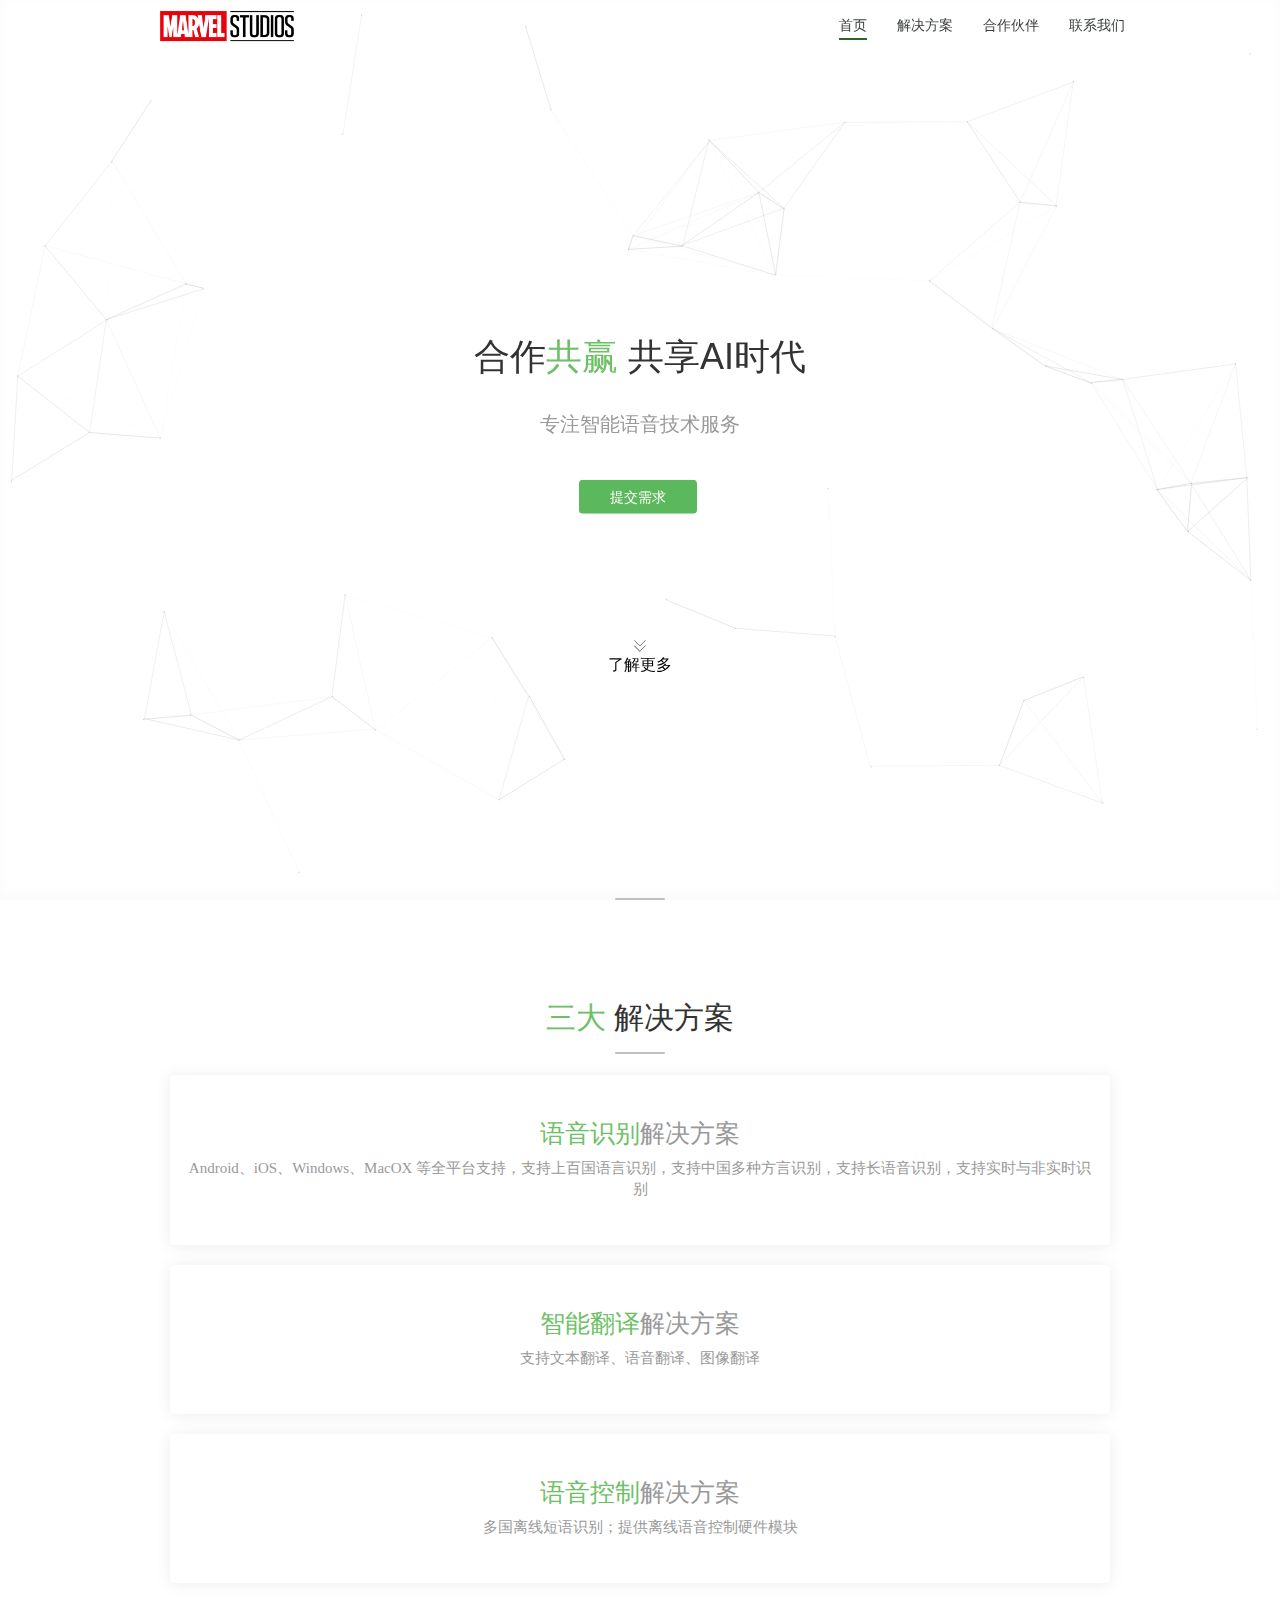
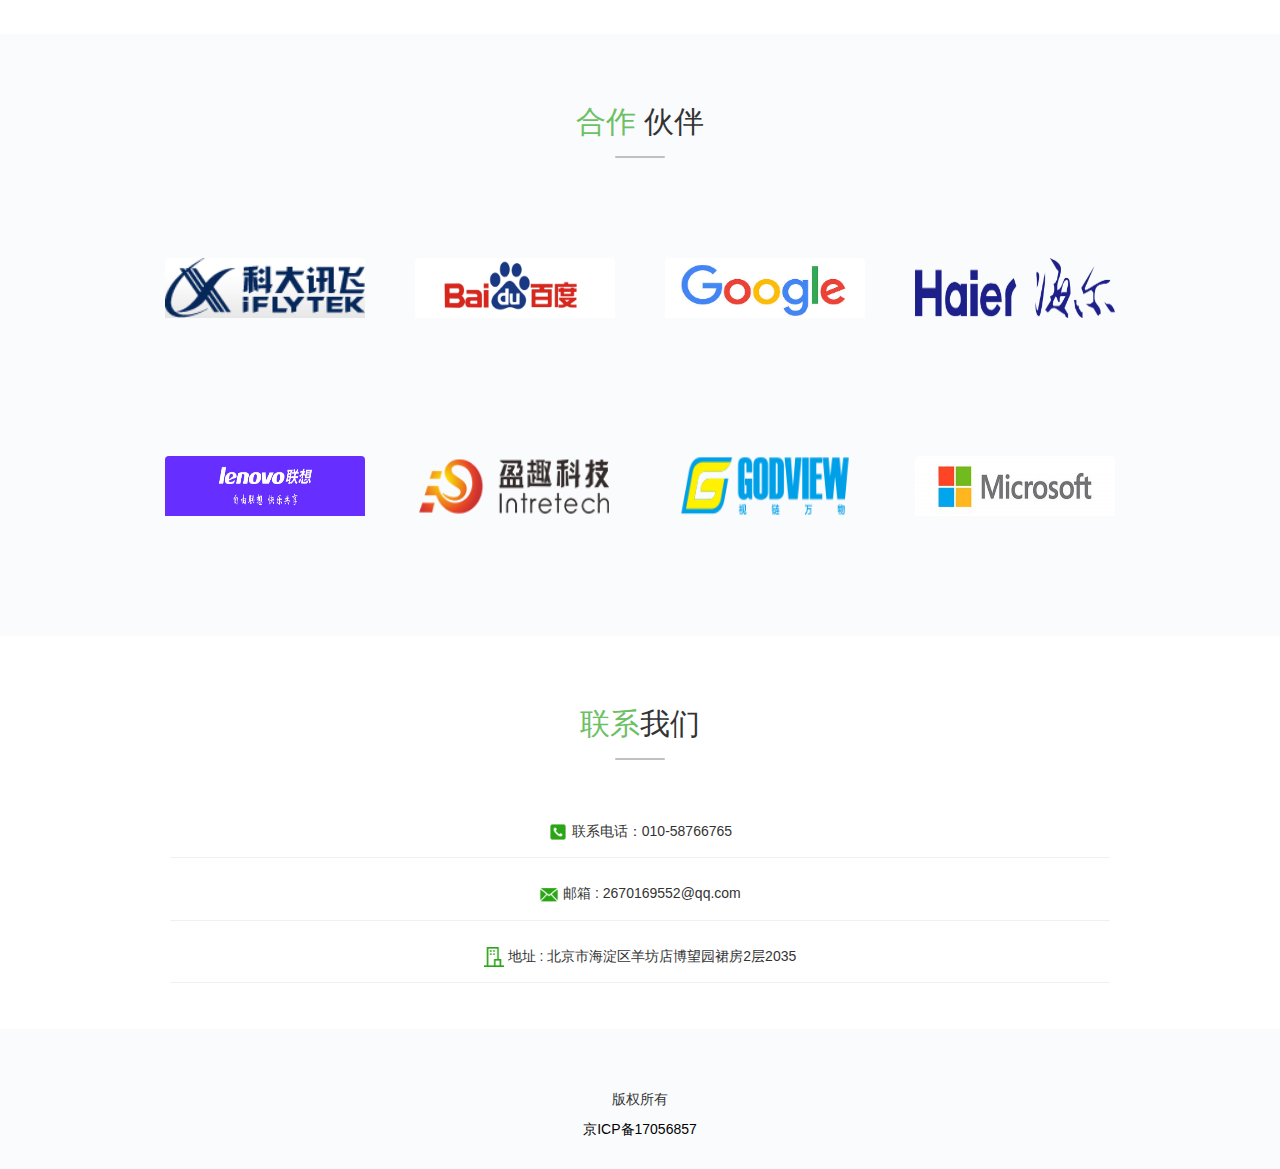
==== commit 9d7d7cd4: "2018/8/1" ====
--- a/项目三/index.html
+++ b/项目三/index.html
@@ -20,7 +20,6 @@
     <link rel="stylesheet" href="css/footer.css"/>
     <!--IconFont-->
     <link rel="stylesheet" href="css/iconfont.css"/>
-    
 <body>
     <!--Start header-->
     <header class="header header-fixed header-prequel">
@@ -41,61 +40,20 @@
                         <ul class="nav navbar-nav navbar-right">
                             <li class="active"><a href="index.html"><span></span>首页 <span class="sr-only">(current)</span></a></li>
                             <li class="dropdown" >
-                                    <a href="#" class="dropdown-toggle" data-toggle="dropdown">
+                                    <a href="#" class="solve" data-toggle="dropdown">
                                     <span></span>
-                                    漫威英雄
-                                    <b class="caret"></b>
+                                    解决方案
                                     </a>
-                                    <ul class="dropdown-menu">
-                                        <li><a href="#"><strong>地球复仇者</strong></a></li>
-                                        <li><a href="#">钢铁侠 IRON MAN</a></li>
-                                        <li><a href="#">美国队长 CAPTION AMERICAN</a></li>
-                                        <li><a href="#">雷神 THOR</a></li>
-                                        <li class="divider"></li>
-                                        <li><a href="#"><strong>银河护卫队</strong></a></li>
-                                        <li><a href="#">星爵 STAR LORD</a></li>
-                                        <li><a href="#">卡魔拉 Gamora</a></li>
-                                        <li><a href="#">火箭 rocket</a></li>
-                
-                                    </ul>
                             </li>
                             <li class="dropdown" >
-                                    <a href="#" class="dropdown-toggle" data-toggle="dropdown"><span></span>
-                                    漫威电影
-                                    <b class="caret"></b>
+                                    <a href="#" class="company" data-toggle="dropdown"><span></span>
+                                    合作伙伴
                                     </a>
-                                    <ul class="dropdown-menu">
-                                        <li><a href="#"><strong>第一计划</strong></a></li>
-                                        <li><a href="#">钢铁侠1</a></li>
-                                        <li><a href="#">美国队长1</a></li>
-                                        <li><a href="#">雷神1</a></li>
-                                        <li><a href="#">无敌浩克</a></li>
-                                        <li><a href="#">钢铁侠2</a></li>
-                                        <li><a href="#">复仇者联盟</a></li>
-                                        <li class="divider"></li>
-                                        <li><a href="#"><strong>第二计划</strong></a></li>
-                                        <li><a href="#">美国队长2</a></li>
-                                        <li><a href="#">雷神2</a></li>
-                                        <li><a href="#">银河护卫队</a></li>
-                                        <li><a href="#">复仇者联盟2</a></li>
-                
-                                    </ul>
                             </li>
-                            <li><a href="#"><span></span>漫威宇宙</a></li>
                             <li class="dropdown">
-                                    <a href="#" class="dropdown-toggle" data-toggle="dropdown"><span></span>
-                                        联系我们
-                                        <b class="caret"></b>
+                                    <a href="#" class="connect" data-toggle="dropdown"><span></span>
+                                    联系我们
                                     </a>
-                                    <ul class="dropdown-menu">
-                                        <li><a href="#">联系电话</a></li>
-                                        <li><a href="#">微信</a></li>
-                                        <li><a href="#">邮箱</a></li>
-                                        <li class="divider"></li>
-                                        <li><a href="#">更多有趣故事</a></li>
-                                        <li class="divider"></li>
-                                        <li><a herf="#">QQ群1234567</a></li>
-                                    </ul>
                             </li>
                         </ul>
                 </div>
@@ -136,7 +94,7 @@
     </section>
     <!--End SECTION ONE-->
     <!--Next SECTION-->
-    <section id="marvelone">
+    <section id="marvelone" class="section1">
         <div class="panel panel-base">
           <div class="container">
             <div class="panel-heading">
@@ -163,7 +121,7 @@
                 </div>
           </div>
         </div>
-        <div class="panel panel-light">
+        <div class="panel panel-light companyone">
            <div class="container">
             <div class="panel-heading">
                 <h2>
@@ -244,126 +202,34 @@
             </div>
            </div>
         </div>
-        <!--
-        <div class="panel panel-base">
+        <div class="panel panel-base connectone">
             <div class="container">
-                    <div class="panel-heading">
-                            <h2>
-                                <span id="marvelthree1" class="marvelthree">
-                                 MARVEL 
-                                </span>
-                                <span class="marvelthree1">STUDIO
-                                漫威时间轴</span>
-                            </h2>
-                        </div>
-                <div class="timeline">
-                    <aside class="time-card">
-                        <time class="pubdate">
-                            <br>
-                            1939年-1961年
-                        </time>
-                        <div class="bubble">
-                            <h5 class="h52">漫威建立</h5>
-                            <p class="p21">Marvel公司的历史可以追溯到1939年。当时公司名为时代漫画（Timely Comics）。1951年更名为亚特拉斯漫画（Atlas Comics），而在1961年正式更名为Marvel Comics，并确定了正式的标记</p>
-                        </div>
-                    </aside>
-                    <aside class="time-card">
-                            <time class="pubdate">
-                                <br>
-                                1941年-至今
-                            </time>
-                            <div class="bubble">
-                                <h5 class="h52">漫威灵魂人物——斯坦·李</h5>
-                                <p class="p21">同样在1941年，古德曼妻子的表弟，16岁的斯坦利·莱伯（Stanley Lieber）加入了漫威。但同他的本名相比，他的笔名更加知名——斯坦·李（Stan Lee）。作为编辑和主要作者，他不仅创造了80%的漫威知名角色，也伴随漫威公司历经了六十多年的沧桑。可以说，是斯坦·李真正创造了漫威的奇迹，他也因此被称为美国漫画界的龙头老大。</p>
-                            </div>
-                    </aside>
-                    <aside class="time-card">
-                        <time class="pubdate">
-                            <br>
-                            1964年-至今
-                        </time>
-                        <div class="bubble">
-                            <h5 class="h52">复仇者联盟诞生</h5>
-                            <p class="p21">1964年，斯坦·李和杰克·科比树立起了漫威历史上的又一个里程碑——他们创造了漫威的全明星阵容：复仇者联盟。到1985年，它的人数变得极其庞大，就算除去非活跃成员，也难以容纳在一本书的篇幅里。因此鹰眼在洛杉矶另建了分部——“西海岸复仇者”，这一分部一直持续到1994年。纽约总部则2018年仍在继续运行中。</p>
-                        </div>
-                    </aside>
-                    <aside class="time-card">
-                        <time class="pubdate">
-                            <br>
-                            2008年-2022年</br>
-                        </time>
-                        <div class="bubble">
-                            <h5 class="h52">电影宇宙的开始</h5>
-                            <p class="p21">随着21世纪的到来，依靠飞速发展的计算机技术，在电影中真实的表现超级英雄终于成为可能——漫画改编的时机总算成熟了。不想再为他人做嫁衣的漫威开始了自制超级英雄大片的道路，雄心勃勃的推出了漫威电影宇宙计划：2008年起，依次将钢铁侠、绿巨人浩克、雷神托尔、美国队长等超级英雄搬上大荧幕，随后通过《复仇者联盟》将他们集结起来</p>
-                        </div>
-                    </aside>
-                </div>
-            </div>
-        </div>
-    </section>-->
+                <div class="panel-heading">
+                    <h2><span class="ml">联系</span>我们</h2>
+                </div>
+                <div class="panel-body">
+                        <ul class="list">
+                        <li>
+                        <span><img src="img/phone.png"  width="20px" height="20px"></span>
+                        <span>联系电话：010-58766765</span>
+                        </li>
+                        <li>
+                        <span><img src="img/email.png"  width="20px" height="20px"></span>
+                        <span>邮箱 : 2670169552@qq.com</span> </li>
+                        <li>
+                        <span><img src="img/building.png"  width="20px" height="20px"></span>
+                        <span>地址 : 北京市海淀区羊坊店博望园裙房2层2035</span></li></ul>
+                    </div>
+            </div>
+        </div>
+    </section>
     <!--End Next SECTION-->
-    <section>
-        
-    </section>
     <!--Start FOOTER-->
     <footer class="footer" id="footer">
         <div class="container">
-            <div class="row">
-            <div class="col-md-2">
-                <div class="widget">
-                    <h4>关于漫威</h4>
-                    <ul class="list-unstyled">
-                        <li><a href="#">申请画师</a></li>
-                        <li><a href="#">申请编剧</a></li>
-                        <li><a href="#">申请助理</a></li>
-                    </ul>
-                </div>
-            </div>
-            <div class="col-md-4">
-                <div class="widget">
-                    <h4>联系我们</h4>
-                    <ul class="list-unstyled">
-                        <li>电话：400-11123123</li>
-                        <li>邮箱：<span class="marvelthree2">1234@gmail.com</span></li>
-                    </ul>
-                </div>
-            </div>
-            <div class="col-md-4">
-                <div class="widget">
-                    <h4>欢迎关注订阅</h4>
-                    <ul class="list-unstyled">
-                        <li>想要更多漫威故事请点击搜索</li>
-                        <li>
-                          <div class="input-group form-group-rss">
-                              <input id="sendemail" name="sendemail" type="email" class="form-control input-sm" placeholder="无限战争">
-                                <span class="input-group-btn">
-                                    <button type="submit" class="btn btn-sm btn-success">
-                                        搜索
-                                    </button>
-                                </span>
-                          </div> 
-                        </li>
-                    </ul>
-                </div>
-            </div>
-            <div class="col-md-2">
-                <div class="widget">
-                    <h4>社交工具</h4>
-                    <ul class="list-unstyled">
-                        <li><img src="img/facebook.png" style="width:100px"></li>
-                        <li><img src="img/Youtube.png" style="width:100px"></li>
-                    </ul>
-                </div>
-            </div>
-            </div>
-            <div class="row">
-                <div class="col-md-6">
-                    <ul class="list-inline">
-                        <li>Marvel Studio</li>
-                        <li>漫威工作室</li>
-                    </ul>
-                </div>
-            </div>
+            <div class="up"><p>版权所有</p></div>
+            <div class="down">
+            <a href="http://www.miitbeian.gov.cn" target="_blank">京ICP备17056857</a></div>
         </div>
     </footer>
     <!--END FOOTER-->
--- a/项目三/css/marvel1.css
+++ b/项目三/css/marvel1.css
@@ -89,12 +89,10 @@
 .card .card-body>h5{
     text-align: center;
     font-size: 20px;
-    font-family: Cambria, Cochin, Georgia, Times, 'Times New Roman', serif;
 }
 .card .card-body>p{
     text-align: center;
     font-size: 10px;
-    font-family: Cambria, Cochin, Georgia, Times, 'Times New Roman', serif;
 }
 .list-inline {
     padding-left: 0;
--- a/项目三/css/marvel2.css
+++ b/项目三/css/marvel2.css
@@ -42,6 +42,17 @@
     padding: 15px;
     border: 1px;
 }
+.panel-body .list{
+    list-style: none;
+    margin: 0;
+    padding: 0;
+    text-align: center;
+   }
+.panel-body .list li{
+    padding: 15px;
+    border-bottom: 1px solid #f0f0f0;
+    margin-top: 10px;
+   }
 .panel-light {
     background-color: #fafbfd;
 }
--- a/项目三/css/footer.css
+++ b/项目三/css/footer.css
@@ -2,6 +2,25 @@
     background-color: #fafbfd;
     padding: 60px 0 30px;
     text-align: center;
+}
+.footer .container{
+    text-align: center;
+}
+.footer .container .up:after{
+    content: " ";
+    position:absolute;
+    bottom: 0;
+    width: 50px;
+    height: 2px;
+    border-radius: 2px;
+    background-color: #c0c0c0;
+    left: 50%;
+    transform: translateX(-50%);
+    display: block;
+}
+.footer .container a{
+    text-decoration:none;
+    color:black;
 }
 li {
     display: list-item;
--- a/项目三/css/iconfont.css
+++ b/项目三/css/iconfont.css
@@ -1,10 +1,10 @@
 
 @font-face {font-family: "iconfont";
-  src: url('iconfont.eot?t=1531920518868'); /* IE9*/
-  src: url('iconfont.eot?t=1531920518868#iefix') format('embedded-opentype'), /* IE6-IE8 */
-  url('[data-uri]') format('woff'),
-  url('iconfont.ttf?t=1531920518868') format('truetype'), /* chrome, firefox, opera, Safari, Android, iOS 4.2+*/
-  url('iconfont.svg?t=1531920518868#iconfont') format('svg'); /* iOS 4.1- */
+  src: url('iconfont.eot?t=1532943642724'); /* IE9*/
+  src: url('iconfont.eot?t=1532943642724#iefix') format('embedded-opentype'), /* IE6-IE8 */
+  url('[data-uri]') format('woff'),
+  url('iconfont.ttf?t=1532943642724') format('truetype'), /* chrome, firefox, opera, Safari, Android, iOS 4.2+*/
+  url('iconfont.svg?t=1532943642724#iconfont') format('svg'); /* iOS 4.1- */
 }
 
 .iconfont {
@@ -17,3 +17,5 @@
 
 .icon-jiantou:before { content: "\e6ce"; }
 
+.icon-icon:before { content: "\e625"; }
+
